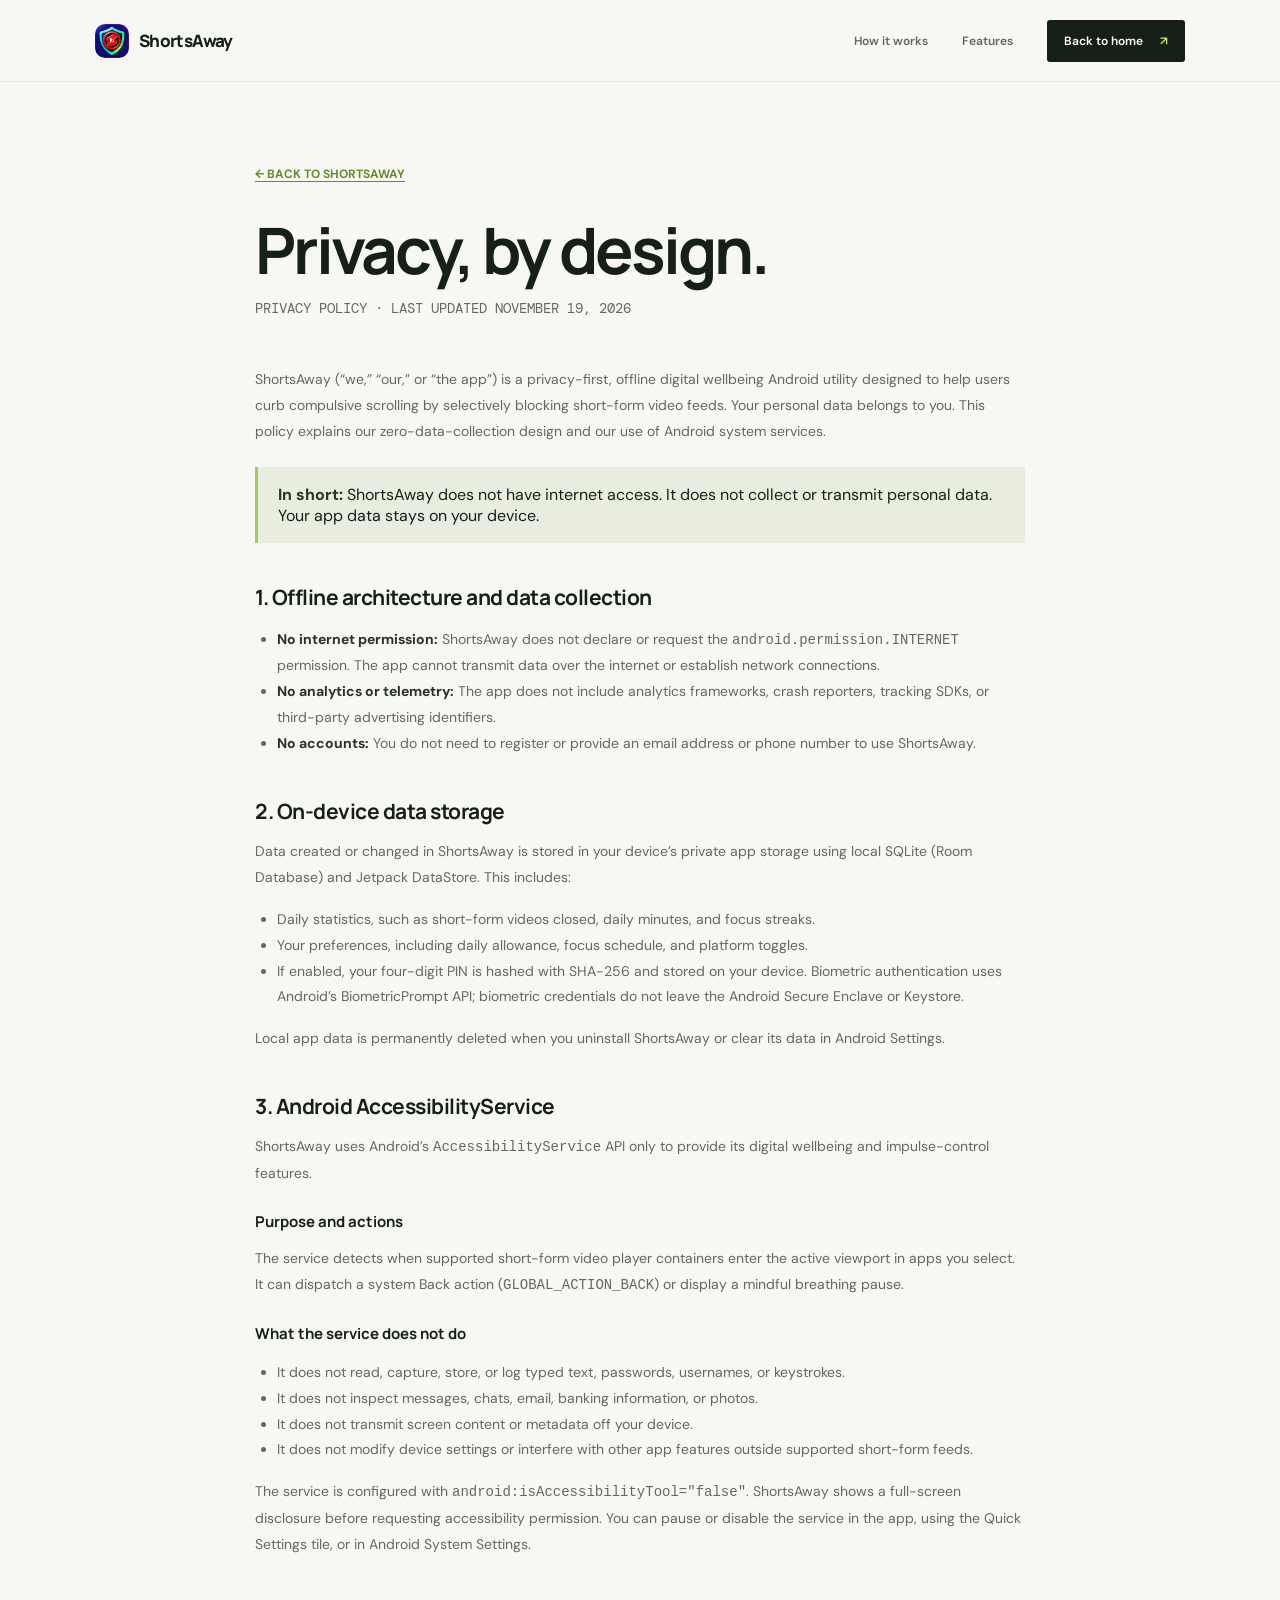
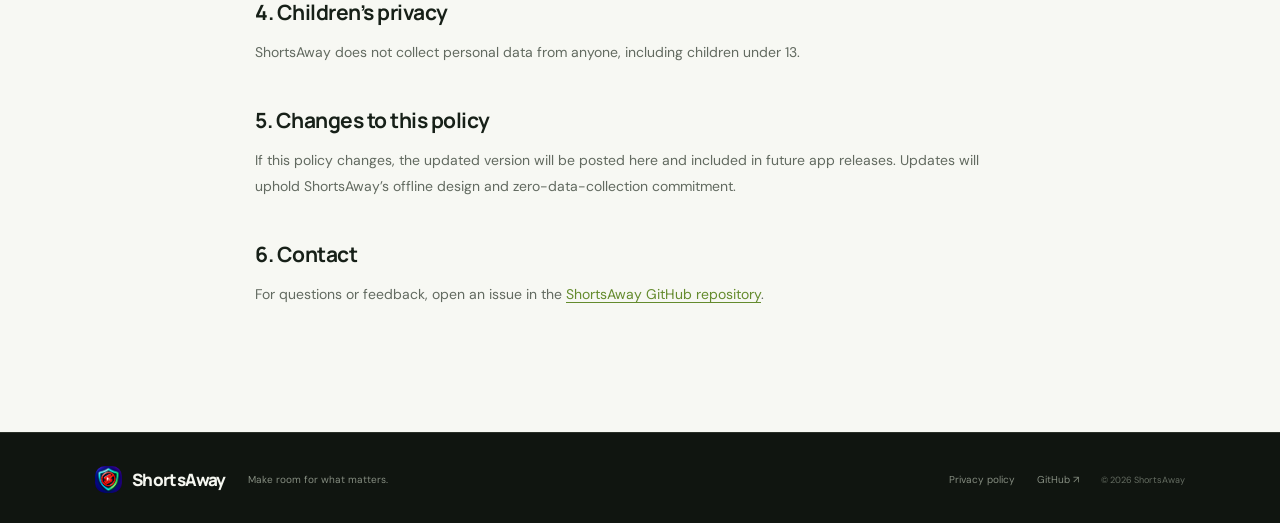
==== privacy.html @ 8b2a844a "Create ShortsAway GitHub Pages site" ====
<!doctype html>
<html lang="en">
<head>
  <meta charset="utf-8"><meta name="viewport" content="width=device-width, initial-scale=1"><meta name="theme-color" content="#10130f">
  <meta name="description" content="ShortsAway privacy policy: a privacy-first Android utility that works offline and keeps your data on your device.">
  <title>Privacy Policy — ShortsAway</title><link rel="icon" href="assets/ShortsAway-1mb-icon.png" type="image/png"><link rel="stylesheet" href="styles.css">
  <style>.policy-wrap{max-width:820px;margin:0 auto;padding:80px 25px 110px}.policy-back{font-size:12px;font-weight:700;color:#75963d}.policy-wrap h1{font:700 clamp(40px,6vw,64px)/1 var(--display);letter-spacing:-3px;margin:35px 0 10px}.updated{font:10px var(--mono);color:#858c80;margin-bottom:45px}.policy-wrap h2{font:700 21px var(--display);letter-spacing:-.5px;margin:40px 0 14px}.policy-wrap h3{font:700 15px var(--display);margin:24px 0 10px}.policy-wrap p,.policy-wrap li{font-size:14px;line-height:1.85;color:#626a60}.policy-wrap ul{padding-left:22px}.policy-wrap strong{color:#293328}.policy-note{background:#e9eddf;border-left:3px solid #a5ca5e;padding:17px 20px;margin:22px 0}.policy-wrap a{color:#648b2d;text-decoration:underline;text-underline-offset:3px}.policy-footer{background:var(--dark)}</style>
</head>
<body><header class="topbar"><a class="brand" href="index.html"><img src="assets/ShortsAway-1mb-icon.png" alt=""><span>ShortsAway</span></a><nav aria-label="Main navigation"><a href="index.html#how">How it works</a><a href="index.html#features">Features</a><a class="nav-cta" href="index.html">Back to home <span aria-hidden="true">↗</span></a></nav></header>
<main class="policy-wrap"><a class="policy-back" href="index.html">← BACK TO SHORTSAWAY</a><h1>Privacy, by design.</h1><p class="updated">PRIVACY POLICY · LAST UPDATED NOVEMBER 19, 2026</p>
<p>ShortsAway (“we,” “our,” or “the app”) is a privacy-first, offline digital wellbeing Android utility designed to help users curb compulsive scrolling by selectively blocking short-form video feeds. Your personal data belongs to you. This policy explains our zero-data-collection design and our use of Android system services.</p>
<div class="policy-note"><strong>In short:</strong> ShortsAway does not have internet access. It does not collect or transmit personal data. Your app data stays on your device.</div>
<h2>1. Offline architecture and data collection</h2><ul><li><strong>No internet permission:</strong> ShortsAway does not declare or request the <code>android.permission.INTERNET</code> permission. The app cannot transmit data over the internet or establish network connections.</li><li><strong>No analytics or telemetry:</strong> The app does not include analytics frameworks, crash reporters, tracking SDKs, or third-party advertising identifiers.</li><li><strong>No accounts:</strong> You do not need to register or provide an email address or phone number to use ShortsAway.</li></ul>
<h2>2. On-device data storage</h2><p>Data created or changed in ShortsAway is stored in your device’s private app storage using local SQLite (Room Database) and Jetpack DataStore. This includes:</p><ul><li>Daily statistics, such as short-form videos closed, daily minutes, and focus streaks.</li><li>Your preferences, including daily allowance, focus schedule, and platform toggles.</li><li>If enabled, your four-digit PIN is hashed with SHA-256 and stored on your device. Biometric authentication uses Android’s BiometricPrompt API; biometric credentials do not leave the Android Secure Enclave or Keystore.</li></ul><p>Local app data is permanently deleted when you uninstall ShortsAway or clear its data in Android Settings.</p>
<h2>3. Android AccessibilityService</h2><p>ShortsAway uses Android’s <code>AccessibilityService</code> API only to provide its digital wellbeing and impulse-control features.</p><h3>Purpose and actions</h3><p>The service detects when supported short-form video player containers enter the active viewport in apps you select. It can dispatch a system Back action (<code>GLOBAL_ACTION_BACK</code>) or display a mindful breathing pause.</p><h3>What the service does not do</h3><ul><li>It does not read, capture, store, or log typed text, passwords, usernames, or keystrokes.</li><li>It does not inspect messages, chats, email, banking information, or photos.</li><li>It does not transmit screen content or metadata off your device.</li><li>It does not modify device settings or interfere with other app features outside supported short-form feeds.</li></ul><p>The service is configured with <code>android:isAccessibilityTool="false"</code>. ShortsAway shows a full-screen disclosure before requesting accessibility permission. You can pause or disable the service in the app, using the Quick Settings tile, or in Android System Settings.</p>
<h2>4. Children’s privacy</h2><p>ShortsAway does not collect personal data from anyone, including children under 13.</p>
<h2>5. Changes to this policy</h2><p>If this policy changes, the updated version will be posted here and included in future app releases. Updates will uphold ShortsAway’s offline design and zero-data-collection commitment.</p>
<h2>6. Contact</h2><p>For questions or feedback, open an issue in the <a href="https://github.com/jaimurugan-p/ShortsAway-web/issues">ShortsAway GitHub repository</a>.</p>
</main><footer class="policy-footer"><a class="brand" href="index.html"><img src="assets/ShortsAway-1mb-icon.png" alt=""><span>ShortsAway</span></a><span>Make room for what matters.</span><div><a href="privacy.html">Privacy policy</a><a href="https://github.com/jaimurugan-p/ShortsAway-web" target="_blank" rel="noopener">GitHub ↗</a></div><small>© 2026 ShortsAway</small></footer></body></html>
---- styles.css ----
@import url('https://fonts.googleapis.com/css2?family=DM+Mono:wght@400;500&family=DM+Sans:wght@400;500;600;700&family=Manrope:wght@400;500;600;700;800&display=swap');
:root{--ink:#172018;--muted:#777d73;--paper:#f7f8f3;--green:#c9ef6b;--dark:#101510;--line:#dfe2d9;--sans:'DM Sans',Arial,sans-serif;--display:Manrope,'DM Sans',sans-serif;--mono:'DM Mono',monospace}*{box-sizing:border-box}html{scroll-behavior:smooth}body{margin:0;background:var(--paper);color:var(--ink);font-family:var(--sans);-webkit-font-smoothing:antialiased}a{color:inherit;text-decoration:none}.topbar{height:82px;padding:0 7.4%;display:flex;align-items:center;justify-content:space-between;border-bottom:1px solid #e6e8e1;background:var(--paper)}.brand{display:flex;align-items:center;gap:10px;font:800 17px var(--display);letter-spacing:-.6px}.brand img{width:34px;height:34px;object-fit:contain;border-radius:10px}.topbar nav{display:flex;gap:34px;align-items:center;font-size:12px;font-weight:600}.topbar nav a:not(.nav-cta){color:#60675d}.topbar nav a:hover,.text-link:hover,footer a:hover{color:#71982f}.nav-cta{background:var(--ink);color:white;padding:13px 17px;border-radius:3px}.nav-cta span{padding-left:14px;color:var(--green)}.hero{padding:72px 7.4% 20px;position:relative;max-width:1600px;margin:auto}.hero-copy{max-width:690px;position:relative;z-index:1}.eyebrow{font:500 10px var(--mono);letter-spacing:1.2px;color:#70776a;margin:0 0 24px}.dot{display:inline-block;width:7px;height:7px;border-radius:50%;background:#9bca45;margin-right:9px;vertical-align:1px}.hero h1,.manifesto h2,.feature-heading h2,.closing h2{font:700 clamp(48px,6.2vw,82px)/.99 var(--display);letter-spacing:-5px;margin:0}.hero h1 span,.manifesto h2 span,.feature-heading h2 span{color:#8ea85f}.intro{font-size:15px;line-height:1.8;color:#656d62;max-width:465px;margin:24px 0}.hero-actions{display:flex;align-items:center;gap:27px;margin-top:30px}.button{display:inline-flex;align-items:center;gap:27px;padding:17px 19px;border-radius:3px;font-size:12px;font-weight:700}.button-primary{background:var(--ink);color:white}.button-primary span{color:var(--green);font-size:18px}.text-link{font-size:12px;font-weight:700}.text-link span{margin-left:8px}.trust-row{display:flex;gap:22px;flex-wrap:wrap;margin-top:42px;font-size:10px;color:#777d72}.check{display:inline-grid;place-items:center;border:1px solid #a8c578;color:#719c34;border-radius:50%;font-size:9px;width:15px;height:15px;margin-right:6px}.hero-art{position:relative;margin:55px auto 0;max-width:1060px}.hero-art img{width:100%;display:block;border-radius:3px}.hero-foot{border-top:1px solid var(--line);margin-top:30px;padding:17px 0 3px;display:flex;justify-content:space-between;color:#92978e;font:9px var(--mono);letter-spacing:1px}.manifesto{padding:145px 7.4% 125px;text-align:center}.manifesto .eyebrow{margin-bottom:25px}.manifesto h2,.feature-heading h2{font-size:clamp(39px,5vw,62px);letter-spacing:-3.5px;line-height:1.08}.manifesto>p:not(.eyebrow){max-width:610px;margin:22px auto 0;color:#73796e;line-height:1.8;font-size:14px}.steps{display:grid;grid-template-columns:repeat(3,1fr);gap:0;text-align:left;margin-top:76px;border-top:1px solid var(--line);border-bottom:1px solid var(--line)}.steps article{padding:26px 35px 32px;border-right:1px solid var(--line)}.steps article:first-child{padding-left:0}.steps article:last-child{border:0}.step-no,.feature-mark{font:10px var(--mono);letter-spacing:.6px;color:#8e9587}.step-icon{font-size:25px;color:#8ba958;margin:26px 0 17px}.steps h3,.feature-list h3{font:700 16px var(--display);letter-spacing:-.5px;margin:0 0 10px}.steps p,.feature-list p{font-size:12px;line-height:1.8;color:#788075;margin:0;max-width:270px}.feature-band{background:#e9eddf;padding:105px 11% 110px;display:grid;grid-template-columns:1fr 1fr;gap:12%}.feature-heading h2{font-size:clamp(38px,4.6vw,59px)}.feature-list article{display:grid;grid-template-columns:55px 1fr;padding:21px 0;border-bottom:1px solid #d4dacb}.feature-list article:first-child{padding-top:0}.feature-mark{padding-top:3px;color:#91a36d}.feature-list h3{font-size:15px}.gallery{padding:120px 7.4% 130px}.gallery-head{display:flex;align-items:end;justify-content:space-between;margin-bottom:35px}.gallery-head h2{font:700 42px var(--display);letter-spacing:-2px;margin:0}.gallery-head>p{font-size:12px;line-height:1.8;color:#73796e;margin:0}.gallery-grid{display:grid;grid-template-columns:1.2fr 1fr 1fr;gap:16px}.gallery-card{margin:0;background:#e9ebdf;min-width:0}.gallery-card img{width:100%;aspect-ratio:1.15;display:block;object-fit:cover}.gallery-card.card-tall img{aspect-ratio:1.15}.gallery-card figcaption{padding:15px 17px;display:flex;justify-content:space-between;font-size:11px;font-weight:600}.gallery-card figcaption span{font:10px var(--mono);color:#858c7d}.privacy-callout{background:#e7eadf;display:grid;grid-template-columns:55px 1fr minmax(180px,28%);gap:28px;align-items:center;padding:74px 11%}.privacy-symbol{font-size:34px;color:#8ea85f;align-self:start}.privacy-callout .eyebrow{margin-bottom:16px}.privacy-callout h2{font:700 clamp(28px,3.4vw,43px)/1.13 var(--display);letter-spacing:-1.7px;margin:0}.privacy-callout h2 span{color:#8ea85f}.privacy-callout>div>p:not(.eyebrow){max-width:530px;font-size:12px;line-height:1.8;color:#747b70;margin:15px 0}.privacy-callout .text-link{display:inline-block;margin-top:7px}.privacy-art{width:100%;mix-blend-mode:multiply}.closing{padding:110px 20px 100px;text-align:center;background:var(--dark);color:white}.closing .eyebrow{color:#9aa393}.closing h2{font-size:clamp(47px,6vw,72px);letter-spacing:-4px}.closing h2 span{color:var(--green)}.closing>p:not(.eyebrow){max-width:430px;margin:20px auto 27px;color:#aab0a4;font-size:13px;line-height:1.8}.button-light{background:var(--green);color:var(--ink)}.button-light span{font-size:17px}.closing small{display:block;color:#6e776b;font-size:10px;margin-top:16px}footer{min-height:95px;padding:22px 7.4%;display:flex;align-items:center;gap:22px;border-top:1px solid #2a3028;background:var(--dark);color:#858d80;font-size:10px}footer .brand{color:#f5f6f0}footer .brand img{width:27px;height:27px}footer>div{margin-left:auto;display:flex;gap:22px}footer small{font-size:9px;color:#656d62}
@media(max-width:760px){.topbar{height:68px;padding:0 5%}.topbar nav{gap:15px;font-size:11px}.topbar nav a:nth-child(1),.topbar nav a:nth-child(2){display:none}.nav-cta{padding:11px 12px}.hero{padding:65px 6% 15px}.hero h1{font-size:58px;letter-spacing:-3.7px}.hero-art{margin-top:40px}.trust-row{gap:12px}.hero-foot{font-size:7px;letter-spacing:.5px}.manifesto{padding:95px 7% 80px}.manifesto h2,.feature-heading h2{letter-spacing:-2px}.steps{grid-template-columns:1fr;margin-top:50px}.steps article,.steps article:first-child{padding:23px 0;border-right:0;border-bottom:1px solid var(--line)}.steps article:last-child{border-bottom:0}.step-icon{margin:14px 0 10px}.feature-band{padding:76px 7%;grid-template-columns:1fr;gap:42px}.gallery{padding:82px 6%}.gallery-head{display:block}.gallery-head h2{font-size:36px}.gallery-head>p{margin-top:13px}.gallery-grid{grid-template-columns:1fr 1fr;gap:10px}.gallery-card:first-child{grid-column:span 2}.gallery-card img{aspect-ratio:1}.gallery-card:first-child img{aspect-ratio:1.45}.gallery-card figcaption{padding:12px;font-size:10px}.privacy-callout{padding:60px 7%;grid-template-columns:30px 1fr;gap:14px}.privacy-art{display:none}.closing{padding:80px 8%}.closing h2{letter-spacing:-2.5px}footer{padding:23px 6%;display:grid;grid-template-columns:1fr auto;gap:12px}footer>span{display:none}footer>div{margin:0;gap:12px}footer small{grid-column:1/-1}}
@media(max-width:390px){.hero h1{font-size:50px}.text-link{font-size:11px}.hero-actions{gap:17px}.trust-row{font-size:9px}.hero-foot span:last-child{max-width:130px;text-align:right}}
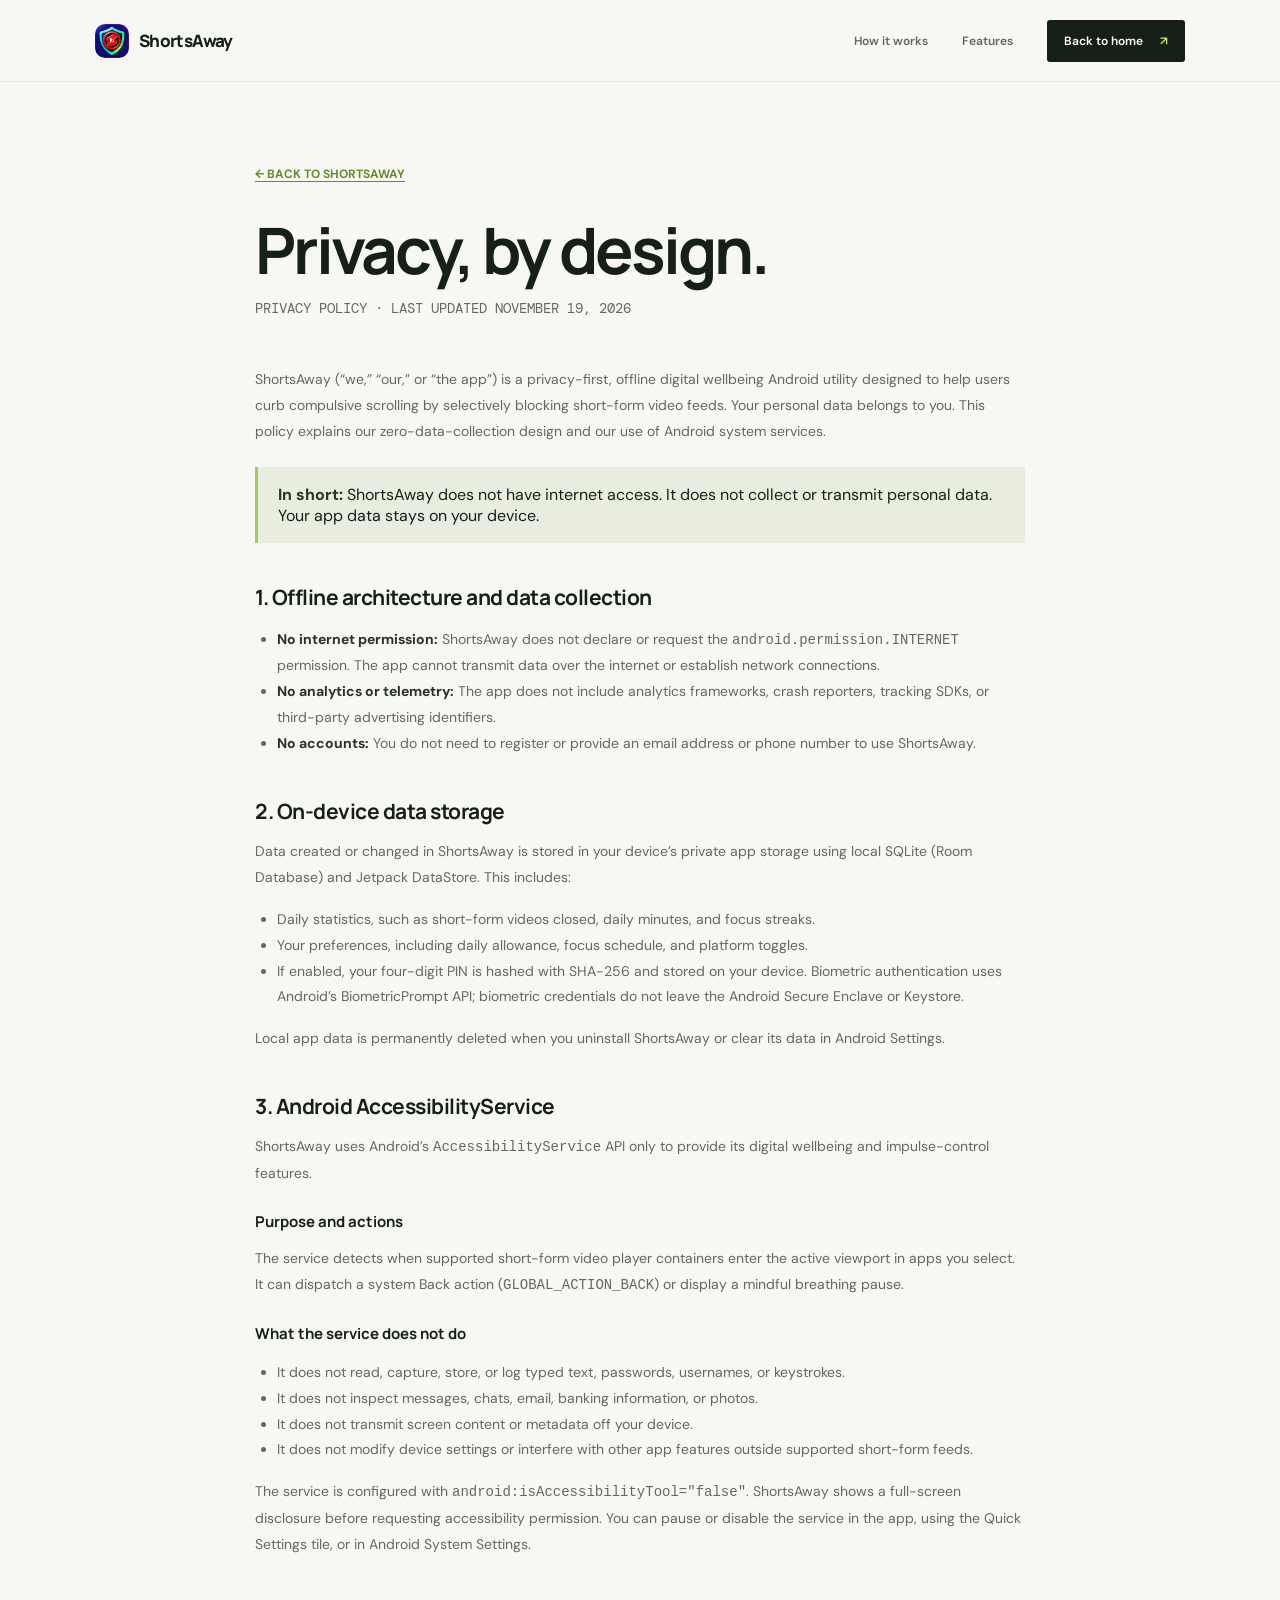
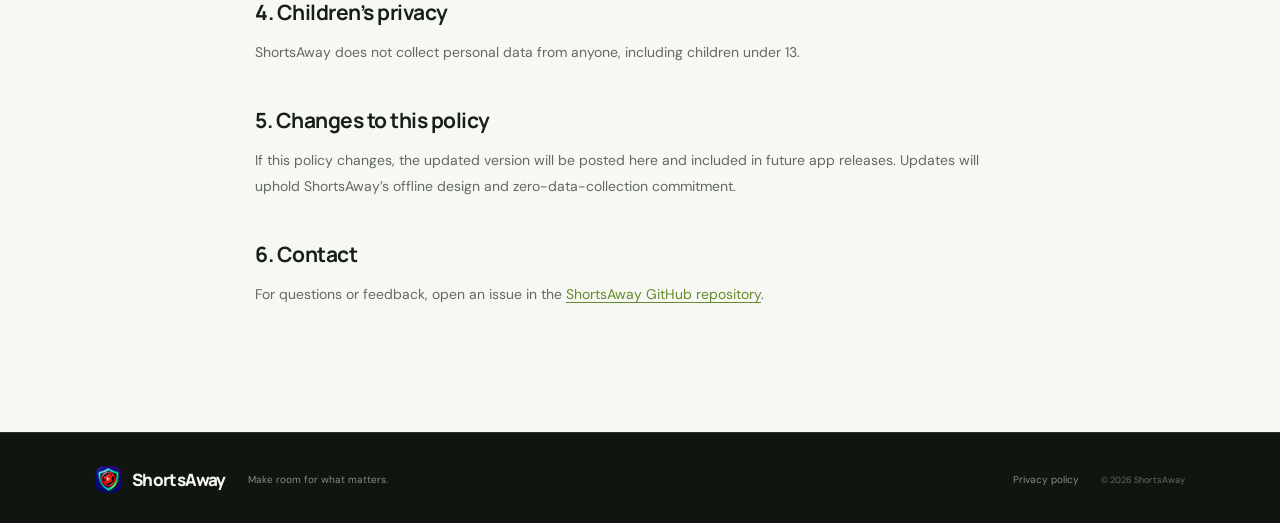
==== commit c2312c01: "Remove GitHub footer links" ====
--- a/privacy.html
+++ b/privacy.html
@@ -16,4 +16,5 @@
 <h2>4. Children’s privacy</h2><p>ShortsAway does not collect personal data from anyone, including children under 13.</p>
 <h2>5. Changes to this policy</h2><p>If this policy changes, the updated version will be posted here and included in future app releases. Updates will uphold ShortsAway’s offline design and zero-data-collection commitment.</p>
 <h2>6. Contact</h2><p>For questions or feedback, open an issue in the <a href="https://github.com/jaimurugan-p/ShortsAway-web/issues">ShortsAway GitHub repository</a>.</p>
-</main><footer class="policy-footer"><a class="brand" href="index.html"><img src="assets/ShortsAway-1mb-icon.png" alt=""><span>ShortsAway</span></a><span>Make room for what matters.</span><div><a href="privacy.html">Privacy policy</a><a href="https://github.com/jaimurugan-p/ShortsAway-web" target="_blank" rel="noopener">GitHub ↗</a></div><small>© 2026 ShortsAway</small></footer></body></html>
+</main><footer class="policy-footer"><a class="brand" href="index.html"><img src="assets/ShortsAway-1mb-icon.png" alt=""><span>ShortsAway</span></a><span>Make room for what matters.</span><div><a href="privacy.html">Privacy policy</a></div><small>© 2026 ShortsAway</small></footer></body></html>
+
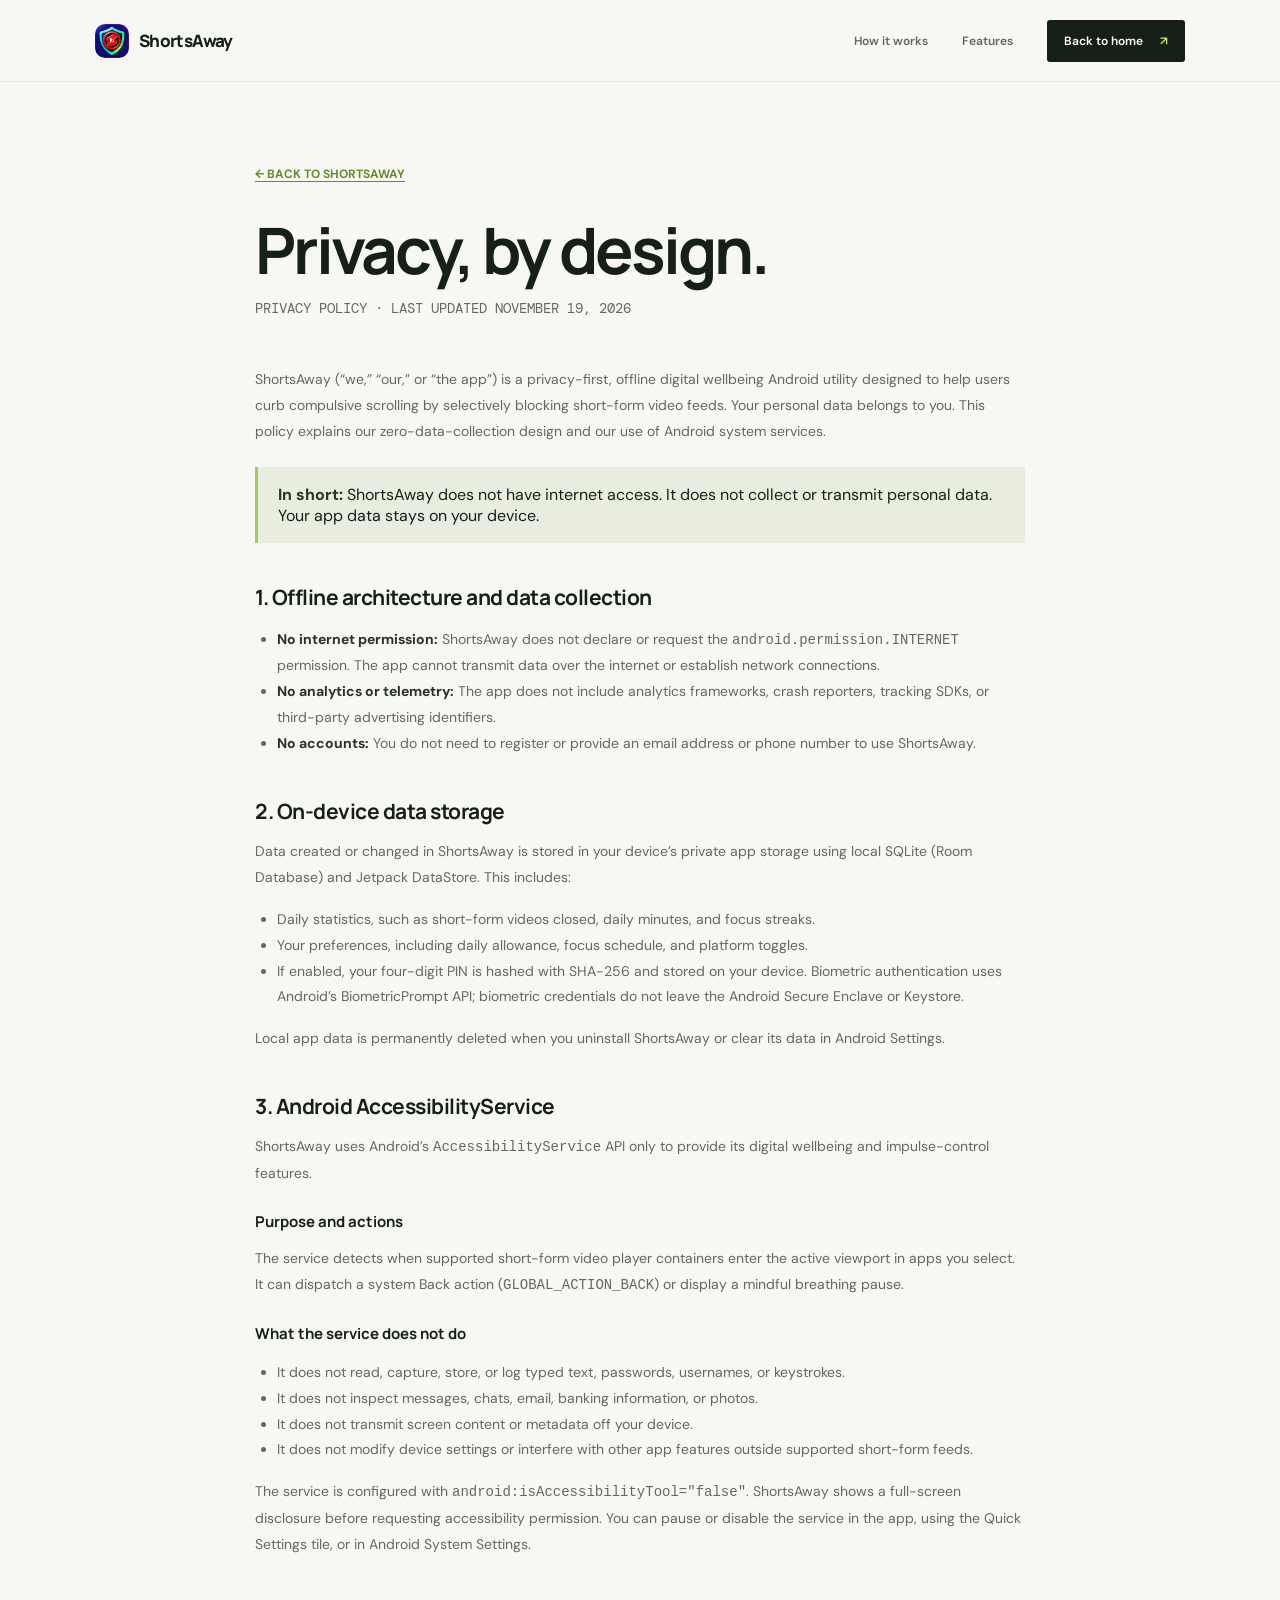
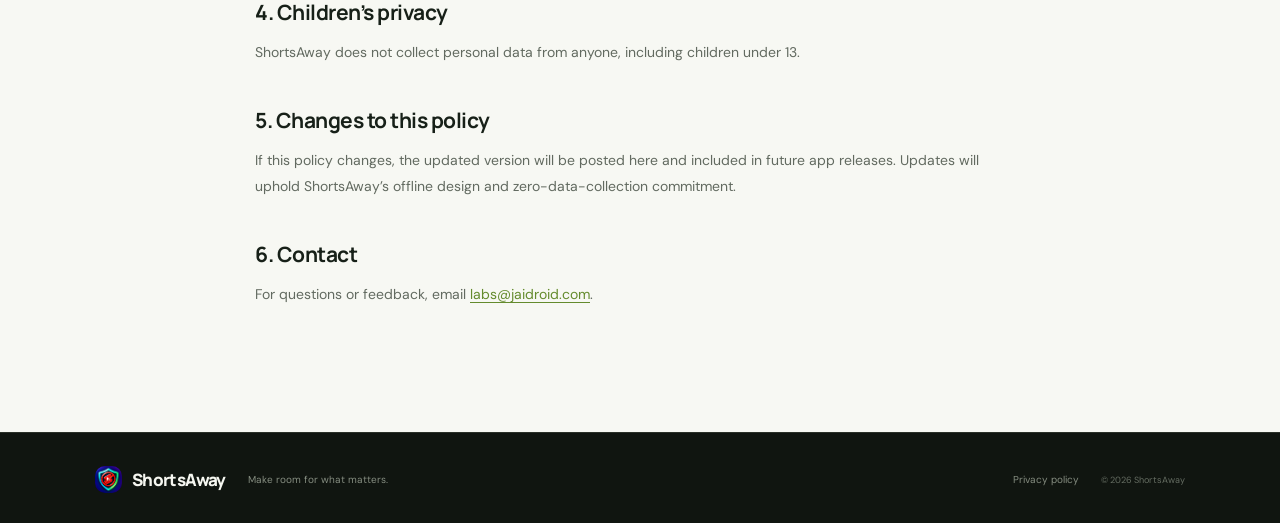
==== commit 71673cb0: "Update ShortsAway contact email" ====
--- a/privacy.html
+++ b/privacy.html
@@ -15,6 +15,6 @@
 <h2>3. Android AccessibilityService</h2><p>ShortsAway uses Android’s <code>AccessibilityService</code> API only to provide its digital wellbeing and impulse-control features.</p><h3>Purpose and actions</h3><p>The service detects when supported short-form video player containers enter the active viewport in apps you select. It can dispatch a system Back action (<code>GLOBAL_ACTION_BACK</code>) or display a mindful breathing pause.</p><h3>What the service does not do</h3><ul><li>It does not read, capture, store, or log typed text, passwords, usernames, or keystrokes.</li><li>It does not inspect messages, chats, email, banking information, or photos.</li><li>It does not transmit screen content or metadata off your device.</li><li>It does not modify device settings or interfere with other app features outside supported short-form feeds.</li></ul><p>The service is configured with <code>android:isAccessibilityTool="false"</code>. ShortsAway shows a full-screen disclosure before requesting accessibility permission. You can pause or disable the service in the app, using the Quick Settings tile, or in Android System Settings.</p>
 <h2>4. Children’s privacy</h2><p>ShortsAway does not collect personal data from anyone, including children under 13.</p>
 <h2>5. Changes to this policy</h2><p>If this policy changes, the updated version will be posted here and included in future app releases. Updates will uphold ShortsAway’s offline design and zero-data-collection commitment.</p>
-<h2>6. Contact</h2><p>For questions or feedback, open an issue in the <a href="https://github.com/jaimurugan-p/ShortsAway-web/issues">ShortsAway GitHub repository</a>.</p>
+<h2>6. Contact</h2><p>For questions or feedback, email <a href="mailto:labs@jaidroid.com">labs@jaidroid.com</a>.</p>
 </main><footer class="policy-footer"><a class="brand" href="index.html"><img src="assets/ShortsAway-1mb-icon.png" alt=""><span>ShortsAway</span></a><span>Make room for what matters.</span><div><a href="privacy.html">Privacy policy</a></div><small>© 2026 ShortsAway</small></footer></body></html>
 
